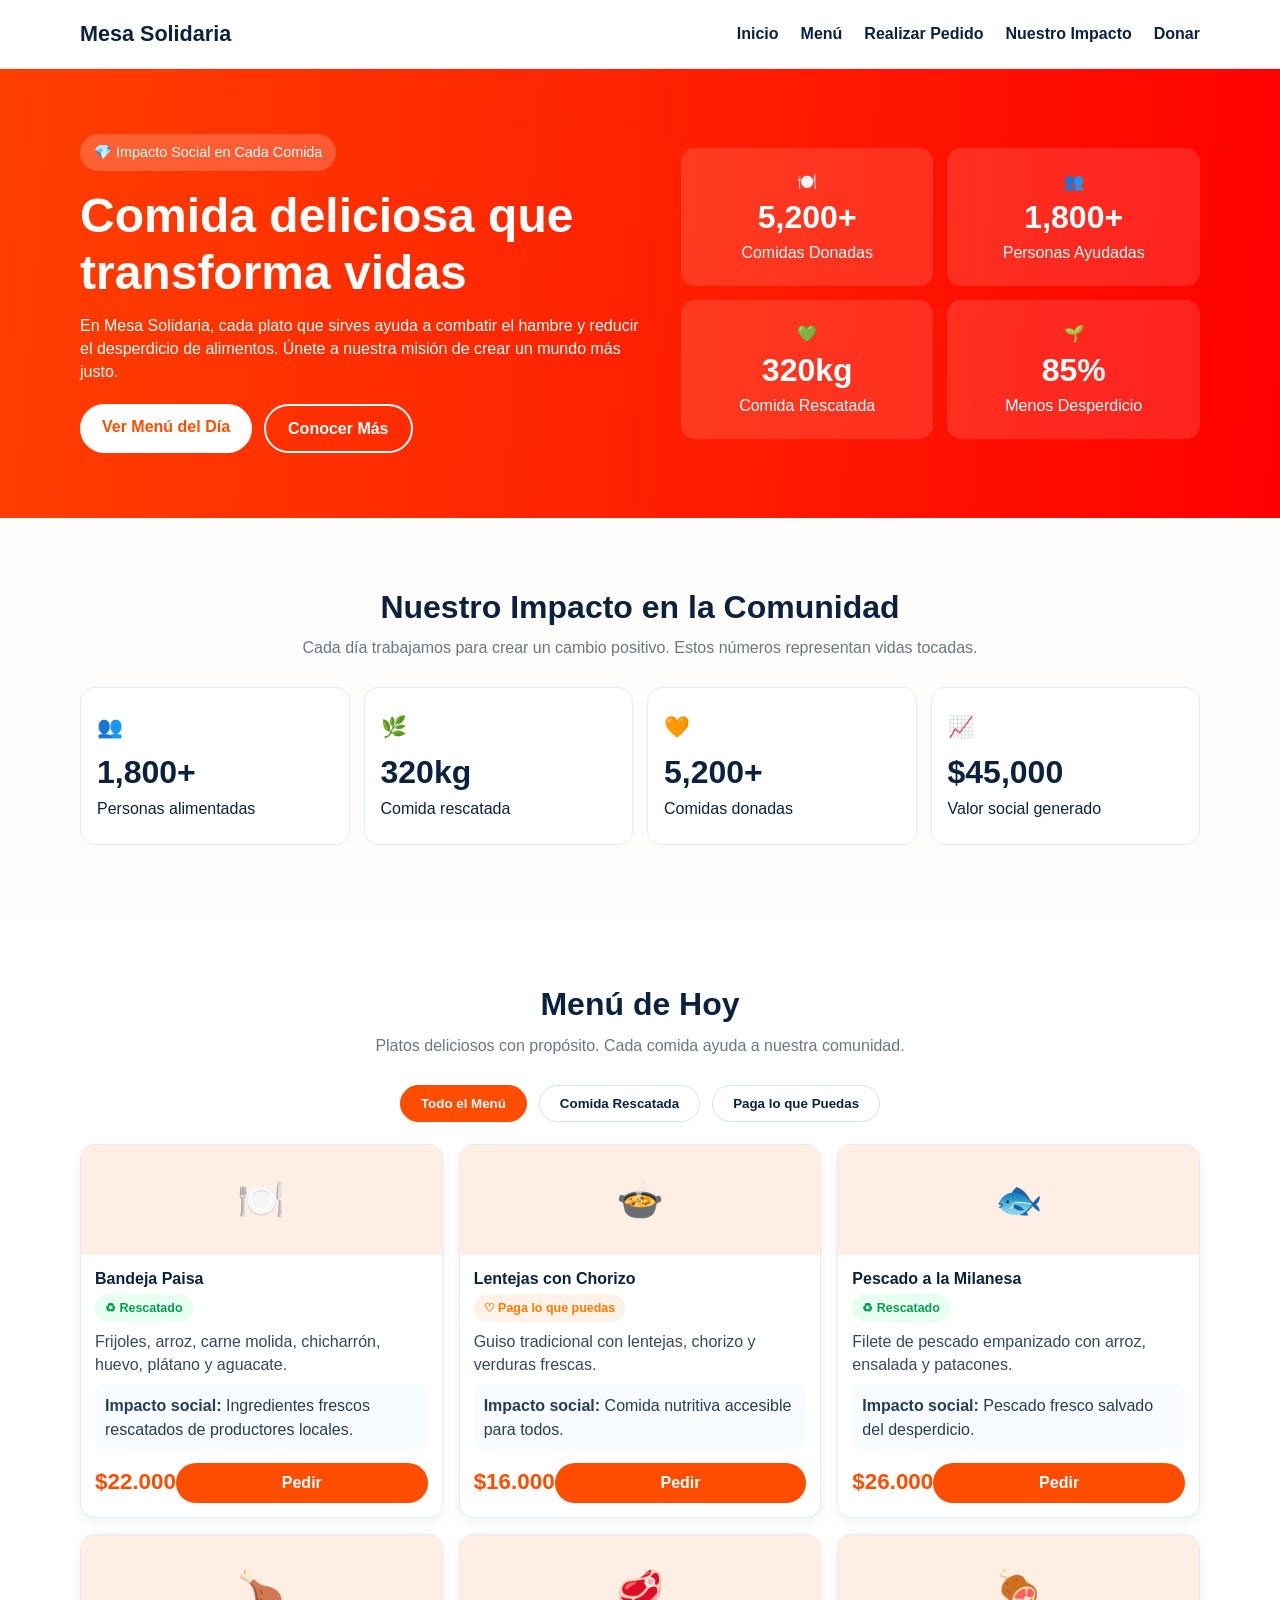
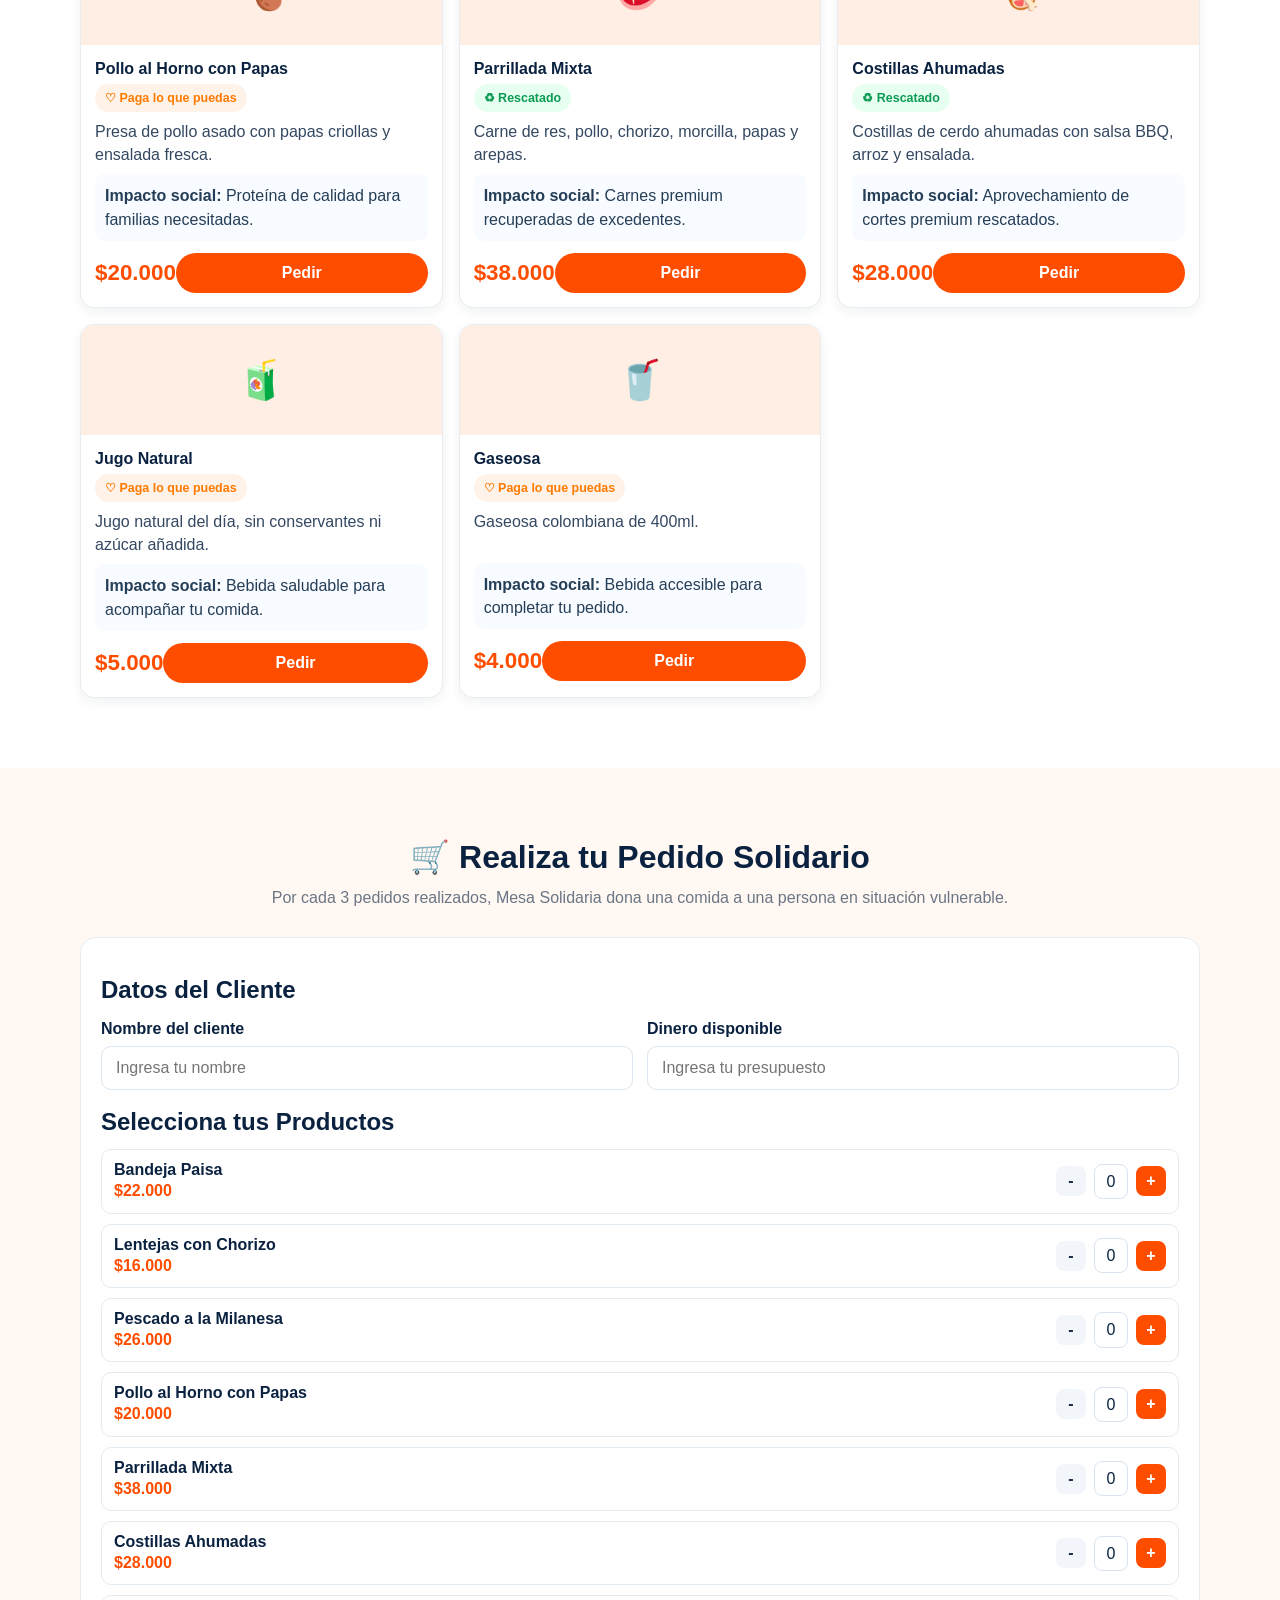
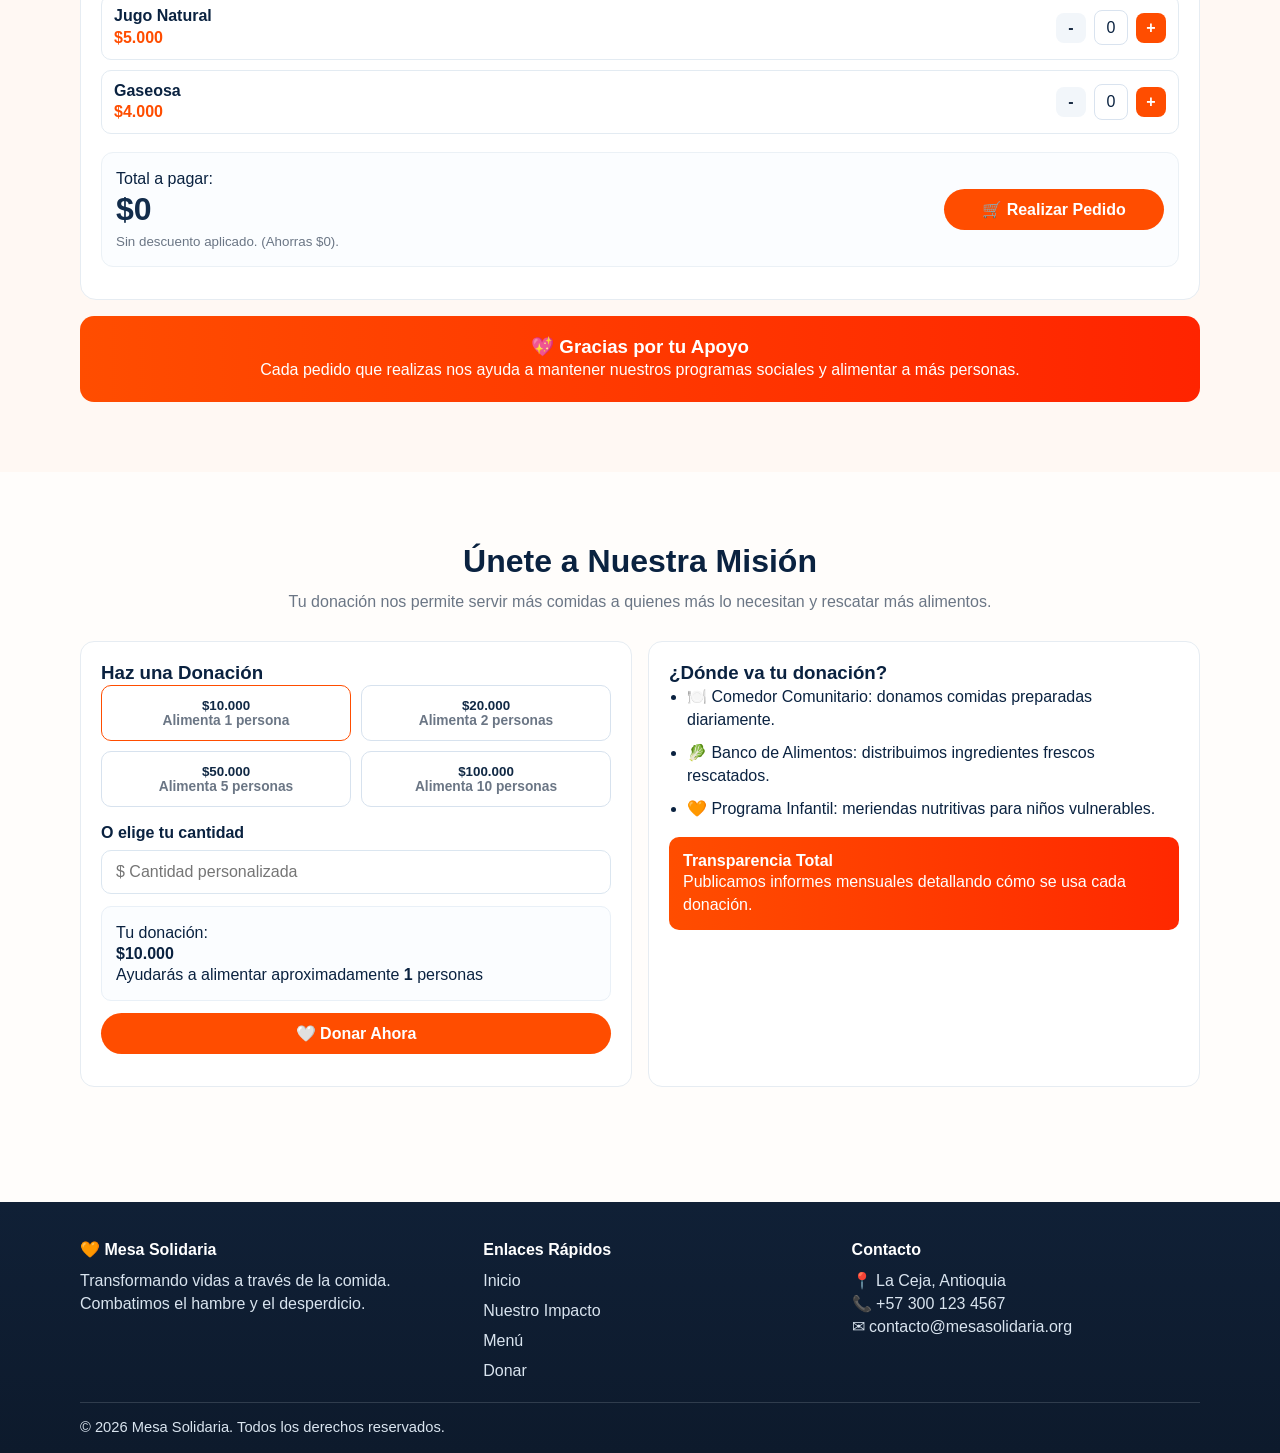
==== index.html @ 65885801 "sagalera" ====
<!DOCTYPE html>
<html lang="es">
<head>
  <meta charset="UTF-8" />
  <meta name="viewport" content="width=device-width, initial-scale=1.0" />
  <title>Mesa Solidaria | Restaurante con Impacto Social</title>
  <link rel="stylesheet" href="EstilosRestauranteSocial.css" />
</head>
<body>
  <header class="header">
    <div class="container nav">
      <div class="logo">Mesa Solidaria</div>
      <nav class="menu-nav">
        <a href="#inicio">Inicio</a>
        <a href="#menu">Menú</a>
        <a href="#pedido">Realizar Pedido</a>
        <a href="#impacto">Nuestro Impacto</a>
        <a href="#donar">Donar</a>
      </nav>
    </div>
  </header>

  <main>
    <section id="inicio" class="hero">
      <div class="container hero-grid">
        <article class="hero-info">
          <span class="pill">💎 Impacto Social en Cada Comida</span>
          <h1>Comida deliciosa que transforma vidas</h1>
          <p>
            En Mesa Solidaria, cada plato que sirves ayuda a combatir el hambre y reducir
            el desperdicio de alimentos. Únete a nuestra misión de crear un mundo más justo.
          </p>
          <div class="hero-buttons">
            <a href="#menu" class="btn btn-white">Ver Menú del Día</a>
            <a href="#impacto" class="btn btn-outline-white">Conocer Más</a>
          </div>
        </article>

        <div class="hero-stats">
          <article class="stat-card">🍽️<h3 id="heroComidas">5,200+</h3><p>Comidas Donadas</p></article>
          <article class="stat-card">👥<h3 id="heroPersonas">1,800+</h3><p>Personas Ayudadas</p></article>
          <article class="stat-card">💚<h3 id="heroRescate">320kg</h3><p>Comida Rescatada</p></article>
          <article class="stat-card">🌱<h3 id="heroDesperdicio">85%</h3><p>Menos Desperdicio</p></article>
        </div>
      </div>
    </section>

    <section id="impacto" class="impact section">
      <div class="container">
        <h2>Nuestro Impacto en la Comunidad</h2>
        <p class="section-subtitle">
          Cada día trabajamos para crear un cambio positivo. Estos números representan vidas tocadas.
        </p>

        <div class="impact-grid">
          <article class="impact-card"><span>👥</span><h3 id="impactPersonas">1,800+</h3><p>Personas alimentadas</p></article>
          <article class="impact-card"><span>🌿</span><h3 id="impactKg">320kg</h3><p>Comida rescatada</p></article>
          <article class="impact-card"><span>🧡</span><h3 id="impactComidas">5,200+</h3><p>Comidas donadas</p></article>
          <article class="impact-card"><span>📈</span><h3 id="impactValor">$45,000</h3><p>Valor social generado</p></article>
        </div>
      </div>
    </section>

    <section id="menu" class="section menu-section">
      <div class="container">
        <h2>Menú de Hoy</h2>
        <p class="section-subtitle">Platos deliciosos con propósito. Cada comida ayuda a nuestra comunidad.</p>

        <div class="filters">
          <button class="filter-btn active" data-filter="todos">Todo el Menú</button>
          <button class="filter-btn" data-filter="rescatada">Comida Rescatada</button>
          <button class="filter-btn" data-filter="paga">Paga lo que Puedas</button>
        </div>

        <div id="menuCards" class="menu-grid"></div>
      </div>
    </section>

    <section id="pedido" class="section order-section">
      <div class="container">
        <h2>🛒 Realiza tu Pedido Solidario</h2>
        <p class="section-subtitle">
          Por cada 3 pedidos realizados, Mesa Solidaria dona una comida a una persona en situación vulnerable.
        </p>

        <div class="order-box">
          <h3>Datos del Cliente</h3>
          <div class="inputs-grid">
            <div>
              <label for="nombreCliente">Nombre del cliente</label>
              <input id="nombreCliente" type="text" placeholder="Ingresa tu nombre" />
            </div>
            <div>
              <label for="presupuestoCliente">Dinero disponible</label>
              <input id="presupuestoCliente" type="number" min="0" placeholder="Ingresa tu presupuesto" />
            </div>
          </div>

          <h3>Selecciona tus Productos</h3>
          <div id="orderProducts" class="order-products"></div>

          <div class="total-box">
            <div>
              <p>Total a pagar:</p>
              <h4 id="totalPagar">$ 0</h4>
              <small id="resumenDescuento">Sin descuento aplicado.</small>
            </div>
            <button id="btnRealizarPedido" class="btn btn-primary">🛒 Realizar Pedido</button>
          </div>

          <p id="mensajePedido" class="message"></p>
        </div>

        <div class="thanks-box">
          <h3>💖 Gracias por tu Apoyo</h3>
          <p>
            Cada pedido que realizas nos ayuda a mantener nuestros programas sociales y alimentar a más personas.
          </p>
        </div>
      </div>
    </section>

    <section id="donar" class="section donate-section">
      <div class="container">
        <h2>Únete a Nuestra Misión</h2>
        <p class="section-subtitle">
          Tu donación nos permite servir más comidas a quienes más lo necesitan y rescatar más alimentos.
        </p>

        <div class="donate-grid">
          <article class="donation-card">
            <h3>Haz una Donación</h3>

            <div class="amount-grid">
              <button class="donation-amount active" data-amount="10000">$10.000 <span>Alimenta 1 persona</span></button>
              <button class="donation-amount" data-amount="20000">$20.000 <span>Alimenta 2 personas</span></button>
              <button class="donation-amount" data-amount="50000">$50.000 <span>Alimenta 5 personas</span></button>
              <button class="donation-amount" data-amount="100000">$100.000 <span>Alimenta 10 personas</span></button>
            </div>

            <label for="customDonation">O elige tu cantidad</label>
            <input id="customDonation" type="number" min="0" placeholder="$ Cantidad personalizada" />

            <div class="donation-summary">
              <div>
                <p>Tu donación:</p>
                <h4 id="donationValue">$10.000</h4>
              </div>
              <p>Ayudarás a alimentar aproximadamente <strong id="peopleHelped">1</strong> personas</p>
            </div>

            <button id="btnDonar" class="btn btn-primary">🤍 Donar Ahora</button>
            <p id="mensajeDonacion" class="message"></p>
          </article>

          <article class="transparency-card">
            <h3>¿Dónde va tu donación?</h3>
            <ul>
              <li>🍽️ Comedor Comunitario: donamos comidas preparadas diariamente.</li>
              <li>🥬 Banco de Alimentos: distribuimos ingredientes frescos rescatados.</li>
              <li>🧡 Programa Infantil: meriendas nutritivas para niños vulnerables.</li>
            </ul>
            <div class="highlight-box">
              <h4>Transparencia Total</h4>
              <p>Publicamos informes mensuales detallando cómo se usa cada donación.</p>
            </div>
          </article>
        </div>
      </div>
    </section>
  </main>

  <footer class="footer">
    <div class="container footer-grid">
      <div>
        <h4>🧡 Mesa Solidaria</h4>
        <p>Transformando vidas a través de la comida. Combatimos el hambre y el desperdicio.</p>
      </div>
      <div>
        <h4>Enlaces Rápidos</h4>
        <ul>
          <li><a href="#inicio">Inicio</a></li>
          <li><a href="#impacto">Nuestro Impacto</a></li>
          <li><a href="#menu">Menú</a></li>
          <li><a href="#donar">Donar</a></li>
        </ul>
      </div>
      <div>
        <h4>Contacto</h4>
        <p>📍 La Ceja, Antioquia</p>
        <p>📞 +57 300 123 4567</p>
        <p>✉ contacto@mesasolidaria.org</p>
      </div>
    </div>
    <div class="container footer-bottom">
      <p>© 2026 Mesa Solidaria. Todos los derechos reservados.</p>
    </div>
  </footer>

  <script src="FuncionalidadPagina.js"></script>
</body>
</html>
---- EstilosRestauranteSocial.css ----
* {
  box-sizing: border-box;
  margin: 0;
  padding: 0;
}

:root {
  --primary: #ff4d00;
  --primary-dark: #e64500;
  --bg-soft: #fff8f3;
  --text: #0a2240;
  --muted: #6b7685;
  --white: #ffffff;
  --border: #e6ecf2;
  --footer: #0e1b2b;
}

body {
  font-family: "Segoe UI", Tahoma, Geneva, Verdana, sans-serif;
  color: var(--text);
  background: #fffdfb;
  line-height: 1.45;
}

.container {
  width: min(1120px, 92%);
  margin: 0 auto;
}

.section {
  padding: 70px 0;
}

h1, h2, h3, h4 {
  line-height: 1.2;
}

h2 {
  font-size: 2rem;
  text-align: center;
  margin-bottom: 10px;
}

.section-subtitle {
  text-align: center;
  color: var(--muted);
  margin-bottom: 28px;
}

.header {
  background: var(--white);
  border-bottom: 1px solid var(--border);
  position: sticky;
  top: 0;
  z-index: 50;
}

.nav {
  display: flex;
  justify-content: space-between;
  align-items: center;
  min-height: 68px;
}

.logo {
  font-size: 1.35rem;
  font-weight: 800;
}

.menu-nav {
  display: flex;
  gap: 22px;
  flex-wrap: wrap;
}

.menu-nav a {
  text-decoration: none;
  color: var(--text);
  font-weight: 600;
}

.menu-nav a:hover {
  color: var(--primary);
}

.hero {
  background: linear-gradient(95deg, #ff3f00 0%, #ff2800 40%, #ff0000 100%);
  color: var(--white);
  padding: 65px 0;
}

.hero-grid {
  display: grid;
  grid-template-columns: 1.1fr 1fr;
  gap: 30px;
  align-items: center;
}

.pill {
  display: inline-block;
  background: rgba(255, 255, 255, 0.2);
  border-radius: 999px;
  padding: 8px 14px;
  font-size: 0.9rem;
  margin-bottom: 16px;
}

.hero-info h1 {
  font-size: 3rem;
  margin-bottom: 12px;
}

.hero-info p {
  max-width: 580px;
  margin-bottom: 20px;
}

.hero-buttons {
  display: flex;
  gap: 12px;
  flex-wrap: wrap;
}

.btn {
  border: none;
  border-radius: 999px;
  padding: 11px 22px;
  font-weight: 700;
  text-decoration: none;
  cursor: pointer;
  transition: 0.2s ease;
}

.btn-primary {
  background: var(--primary);
  color: var(--white);
  width: 100%;
  font-size: 1rem;
}

.btn-primary:hover {
  background: var(--primary-dark);
}

.btn-white {
  background: var(--white);
  color: var(--primary);
}

.btn-outline-white {
  border: 2px solid var(--white);
  color: var(--white);
  background: transparent;
}

.btn:hover {
  transform: translateY(-2px);
}

.hero-stats {
  display: grid;
  grid-template-columns: repeat(2, 1fr);
  gap: 14px;
}

.stat-card {
  background: rgba(255, 255, 255, 0.12);
  border-radius: 14px;
  padding: 22px 14px;
  text-align: center;
}

.stat-card h3 {
  font-size: 2rem;
  margin: 5px 0;
}

.impact-grid {
  display: grid;
  grid-template-columns: repeat(4, 1fr);
  gap: 14px;
}

.impact-card {
  border: 1px solid var(--border);
  border-radius: 14px;
  padding: 24px 16px;
  background: var(--white);
}

.impact-card span {
  font-size: 1.3rem;
}

.impact-card h3 {
  margin: 10px 0 6px;
  font-size: 2rem;
}

.menu-section {
  background: #fff;
}

.filters {
  display: flex;
  justify-content: center;
  gap: 12px;
  margin-bottom: 22px;
  flex-wrap: wrap;
}

.filter-btn {
  border: 1px solid #d7e2ee;
  background: #fff;
  color: var(--text);
  border-radius: 999px;
  padding: 10px 20px;
  cursor: pointer;
  font-weight: 700;
}

.filter-btn.active {
  background: var(--primary);
  color: var(--white);
  border-color: var(--primary);
}

.menu-grid {
  display: grid;
  grid-template-columns: repeat(3, 1fr);
  gap: 16px;
}

.menu-card {
  border: 1px solid var(--border);
  border-radius: 14px;
  overflow: hidden;
  background: var(--white);
  box-shadow: 0 4px 12px rgba(20, 36, 52, 0.06);
  animation: fadeIn 0.35s ease;
}

.menu-card-top {
  min-height: 110px;
  background: #ffeee3;
  display: flex;
  justify-content: center;
  align-items: center;
  font-size: 2.4rem;
}

.menu-card-body {
  padding: 14px;
}

.menu-card h4 {
  margin-bottom: 6px;
}

.badge {
  display: inline-block;
  border-radius: 999px;
  font-size: 0.78rem;
  padding: 5px 10px;
  font-weight: 700;
  margin-bottom: 8px;
}

.badge.rescatada {
  background: #e7fff1;
  color: #0b9b54;
}

.badge.paga {
  background: #fff2e8;
  color: #ff7a00;
}

.desc {
  color: #344861;
  min-height: 45px;
}

.impact-text {
  margin-top: 8px;
  border-radius: 9px;
  background: #f8fbff;
  padding: 10px;
  color: #253e57;
}

.price-row {
  margin-top: 12px;
  display: flex;
  justify-content: space-between;
  align-items: center;
}

.price-row strong {
  color: var(--primary);
  font-size: 1.4rem;
}

.order-section {
  background: var(--bg-soft);
}

.order-box {
  background: #fff;
  border: 1px solid var(--border);
  border-radius: 16px;
  padding: 20px;
}

.order-box h3 {
  margin: 18px 0 12px;
  font-size: 1.5rem;
}

.inputs-grid {
  display: grid;
  grid-template-columns: 1fr 1fr;
  gap: 14px;
}

label {
  display: block;
  margin-bottom: 6px;
  font-weight: 700;
}

input {
  width: 100%;
  border: 1px solid #dbe6f0;
  border-radius: 10px;
  padding: 12px 14px;
  font-size: 1rem;
  outline: none;
}

input:focus {
  border-color: var(--primary);
}

.order-products {
  display: grid;
  gap: 10px;
}

.order-item {
  border: 1px solid #e3ebf2;
  border-radius: 10px;
  padding: 10px 12px;
  display: flex;
  justify-content: space-between;
  align-items: center;
  gap: 12px;
}

.order-item strong {
  color: var(--primary);
}

.counter {
  display: flex;
  align-items: center;
  gap: 8px;
}

.counter button {
  width: 30px;
  height: 30px;
  border-radius: 8px;
  border: none;
  cursor: pointer;
  font-size: 1rem;
  font-weight: 900;
}

.btn-less {
  background: #f2f6fa;
  color: #1b2c44;
}

.btn-more {
  background: var(--primary);
  color: #fff;
}

.count {
  width: 34px;
  text-align: center;
  border: 1px solid #d9e3ef;
  border-radius: 8px;
  padding: 5px;
}

.total-box {
  margin-top: 18px;
  border-radius: 12px;
  background: #fbfdff;
  border: 1px solid #ebf1f6;
  padding: 14px;
  display: grid;
  grid-template-columns: 1fr 220px;
  gap: 12px;
  align-items: center;
}

#totalPagar {
  font-size: 2rem;
  color: #122c4b;
}

#resumenDescuento {
  color: var(--muted);
}

.message {
  margin-top: 12px;
  font-weight: 700;
}

.message.ok {
  color: #0a8f4b;
}

.message.error {
  color: #d90b37;
}

.thanks-box {
  margin-top: 16px;
  background: linear-gradient(90deg, #ff4d00, #ff2400);
  color: #fff;
  border-radius: 14px;
  padding: 20px;
  text-align: center;
}

.donate-grid {
  display: grid;
  grid-template-columns: 1fr 1fr;
  gap: 16px;
}

.donation-card,
.transparency-card {
  background: #fff;
  border: 1px solid var(--border);
  border-radius: 14px;
  padding: 20px;
}

.amount-grid {
  display: grid;
  grid-template-columns: 1fr 1fr;
  gap: 10px;
  margin-bottom: 14px;
}

.donation-amount {
  border: 1px solid #d7e2ee;
  border-radius: 10px;
  background: #fff;
  padding: 12px;
  text-align: center;
  cursor: pointer;
  font-weight: 900;
  color: #102844;
}

.donation-amount span {
  display: block;
  font-size: 0.86rem;
  color: var(--muted);
  font-weight: 600;
}

.donation-amount.active {
  border-color: var(--primary);
}

.donation-summary {
  border: 1px solid #e9f0f7;
  border-radius: 10px;
  margin: 12px 0;
  padding: 14px;
  background: #fbfdff;
}

.highlight-box {
  margin-top: 16px;
  border-radius: 10px;
  background: linear-gradient(90deg, #ff4d00, #ff2800);
  color: #fff;
  padding: 14px;
}

.transparency-card ul {
  padding-left: 18px;
  display: grid;
  gap: 10px;
}

.footer {
  margin-top: 45px;
  background: linear-gradient(180deg, #102036, #0d1a2c);
  color: #d9e4ef;
  padding-top: 38px;
}

.footer-grid {
  display: grid;
  grid-template-columns: 1.1fr 1fr 1fr;
  gap: 20px;
}

.footer h4 {
  color: #fff;
  margin-bottom: 9px;
}

.footer a {
  color: #d9e4ef;
  text-decoration: none;
}

.footer ul {
  list-style: none;
  display: grid;
  gap: 7px;
}

.footer-bottom {
  border-top: 1px solid rgba(240, 245, 250, 0.15);
  margin-top: 20px;
  padding: 14px 0;
  font-size: 0.92rem;
}

@keyframes fadeIn {
  from {
    opacity: 0;
    transform: translateY(7px);
  }
  to {
    opacity: 1;
    transform: translateY(0);
  }
}

@media (max-width: 1020px) {
  .hero-grid,
  .donate-grid {
    grid-template-columns: 1fr;
  }

  .menu-grid {
    grid-template-columns: repeat(2, 1fr);
  }

  .impact-grid {
    grid-template-columns: repeat(2, 1fr);
  }

  .footer-grid {
    grid-template-columns: 1fr 1fr;
  }
}

@media (max-width: 700px) {
  .hero-info h1 {
    font-size: 2.1rem;
  }

  .menu-grid {
    grid-template-columns: 1fr;
  }

  .inputs-grid,
  .total-box,
  .amount-grid,
  .footer-grid {
    grid-template-columns: 1fr;
  }

  .menu-nav {
    gap: 12px;
  }

  .nav {
    flex-direction: column;
    justify-content: center;
    gap: 8px;
    padding: 8px 0;
  }
}
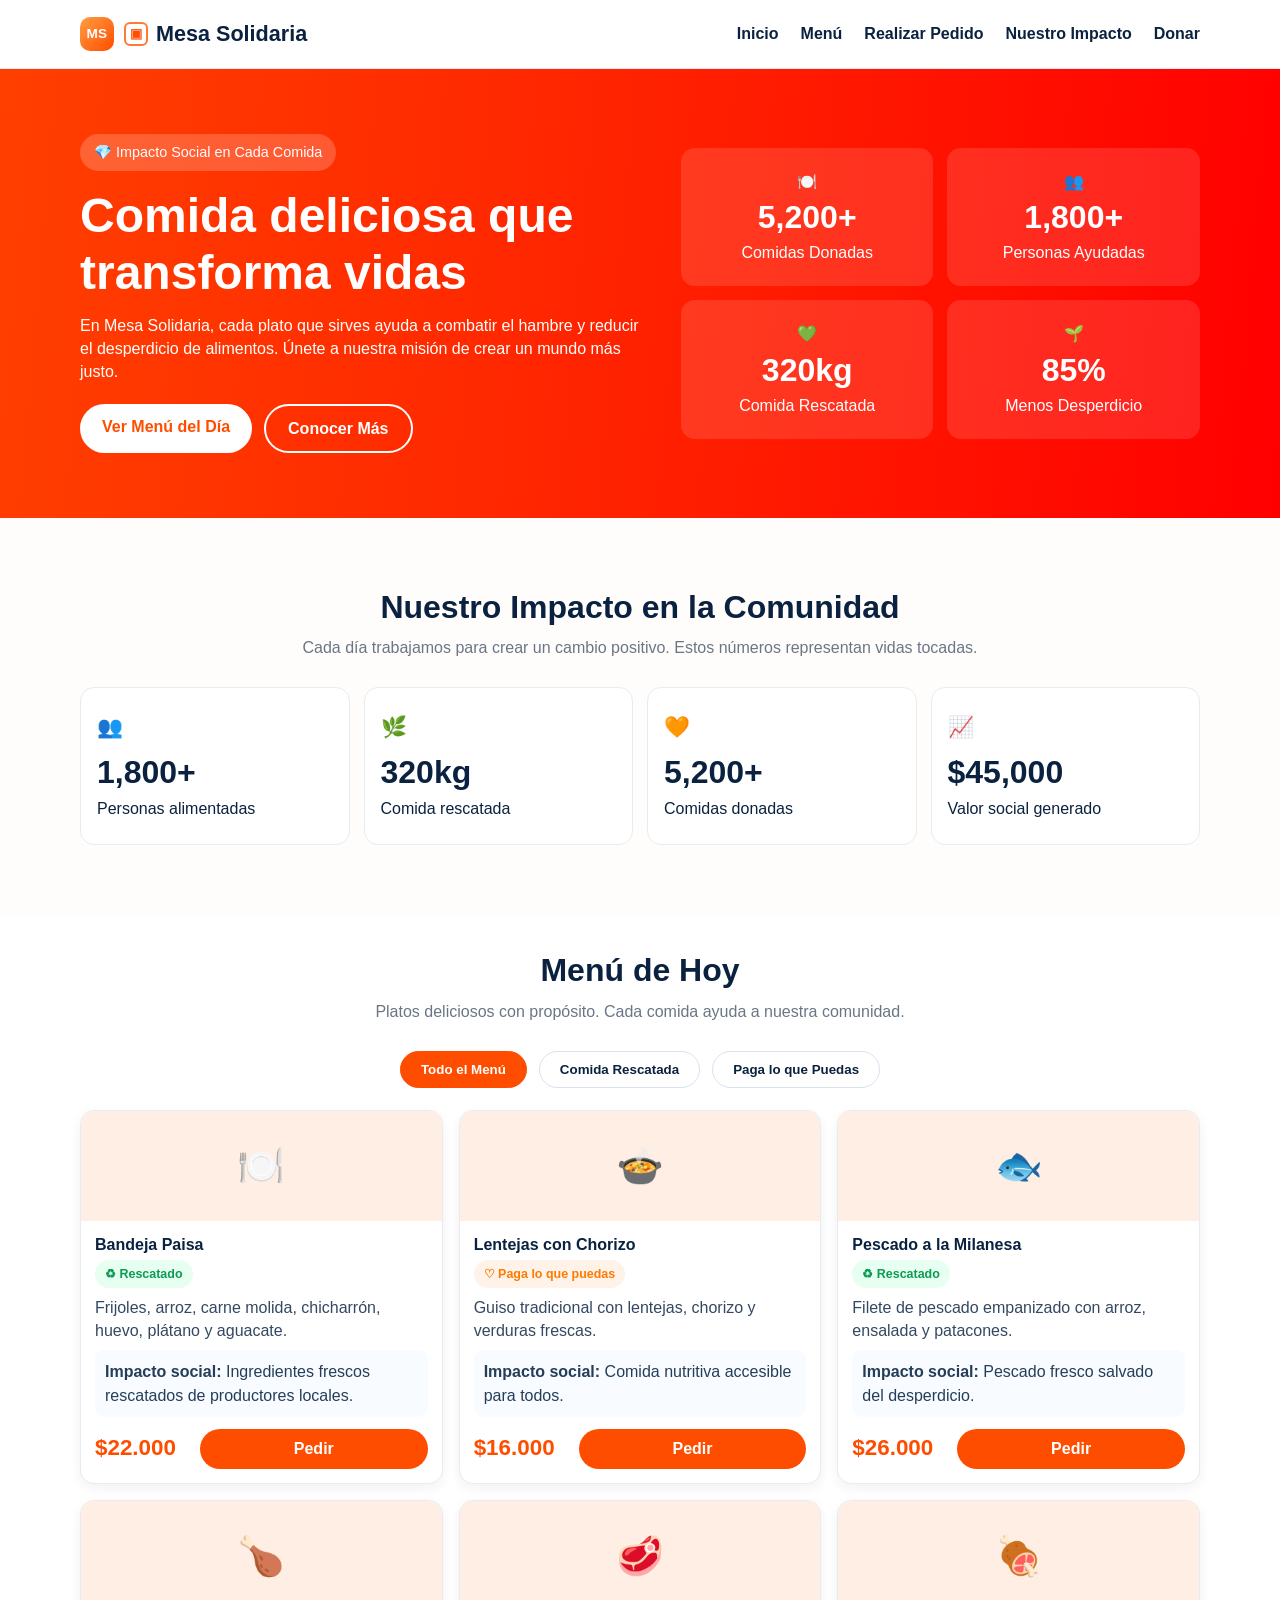
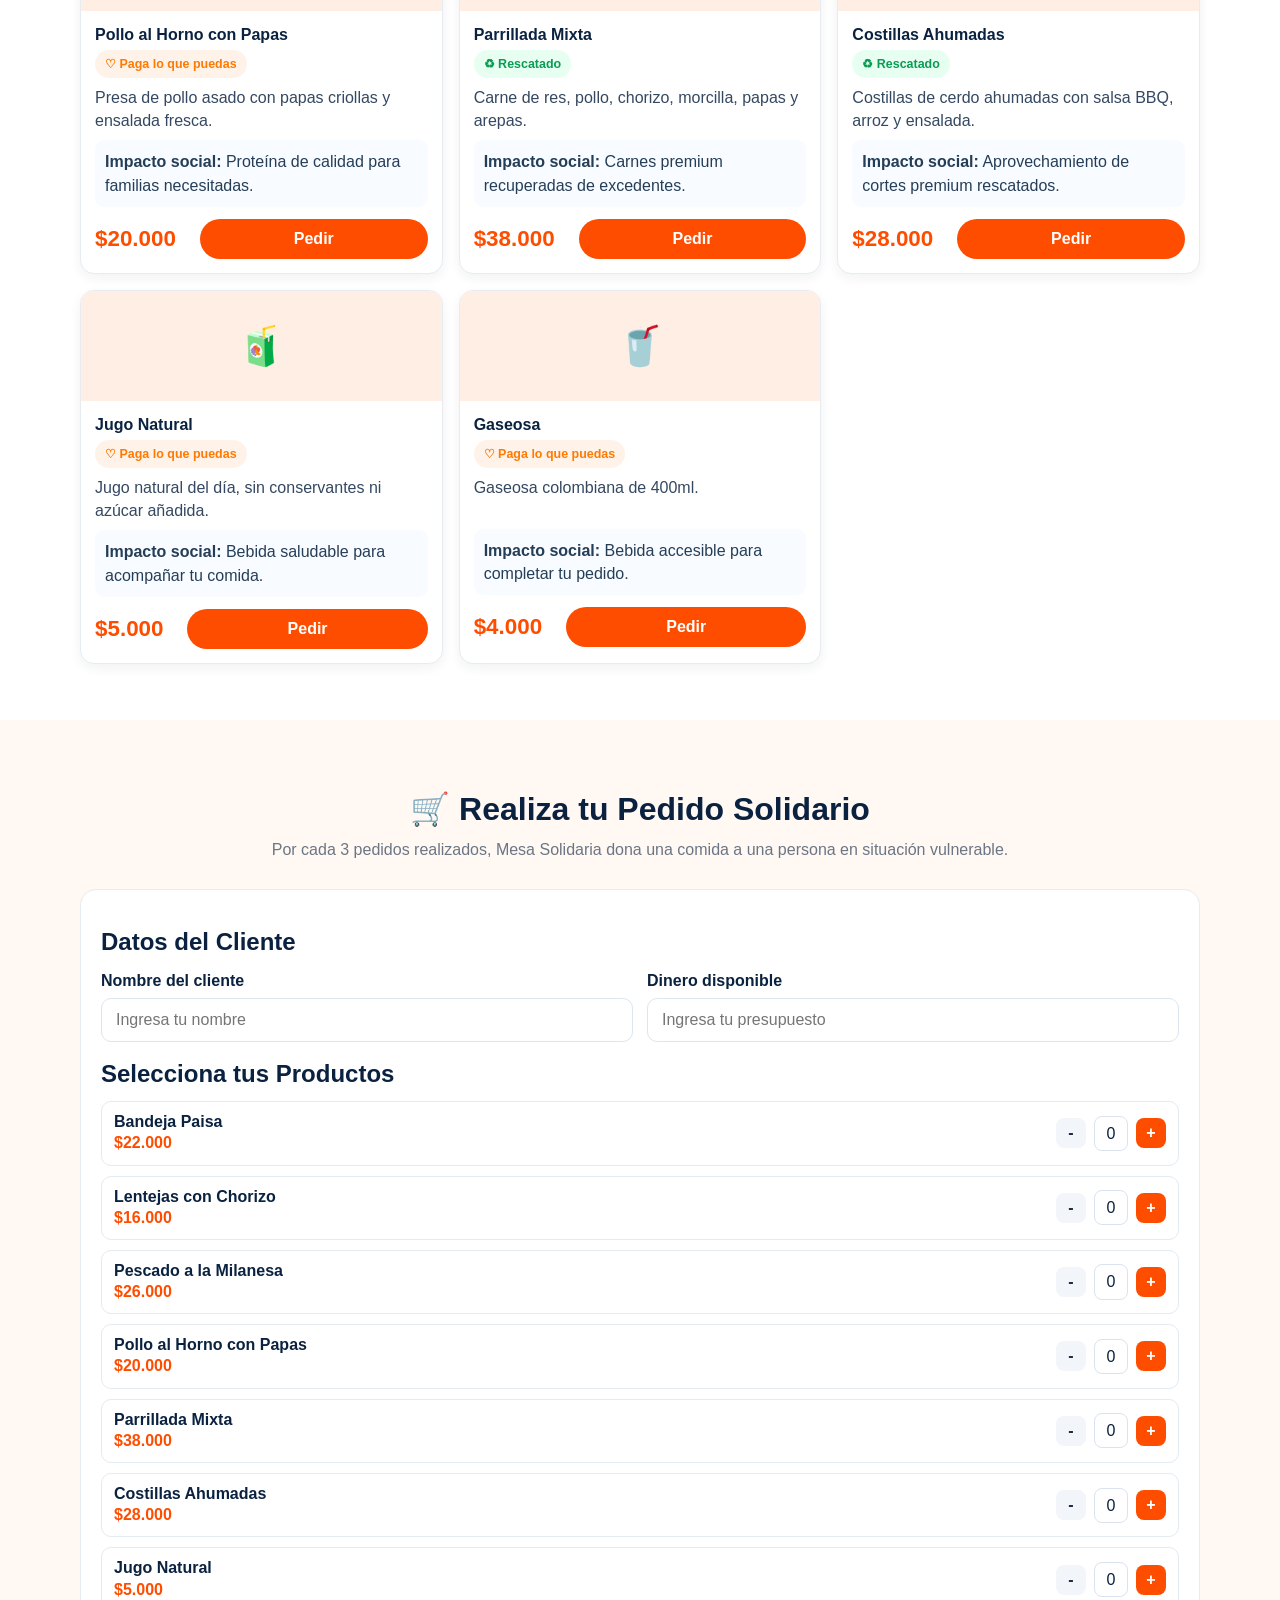
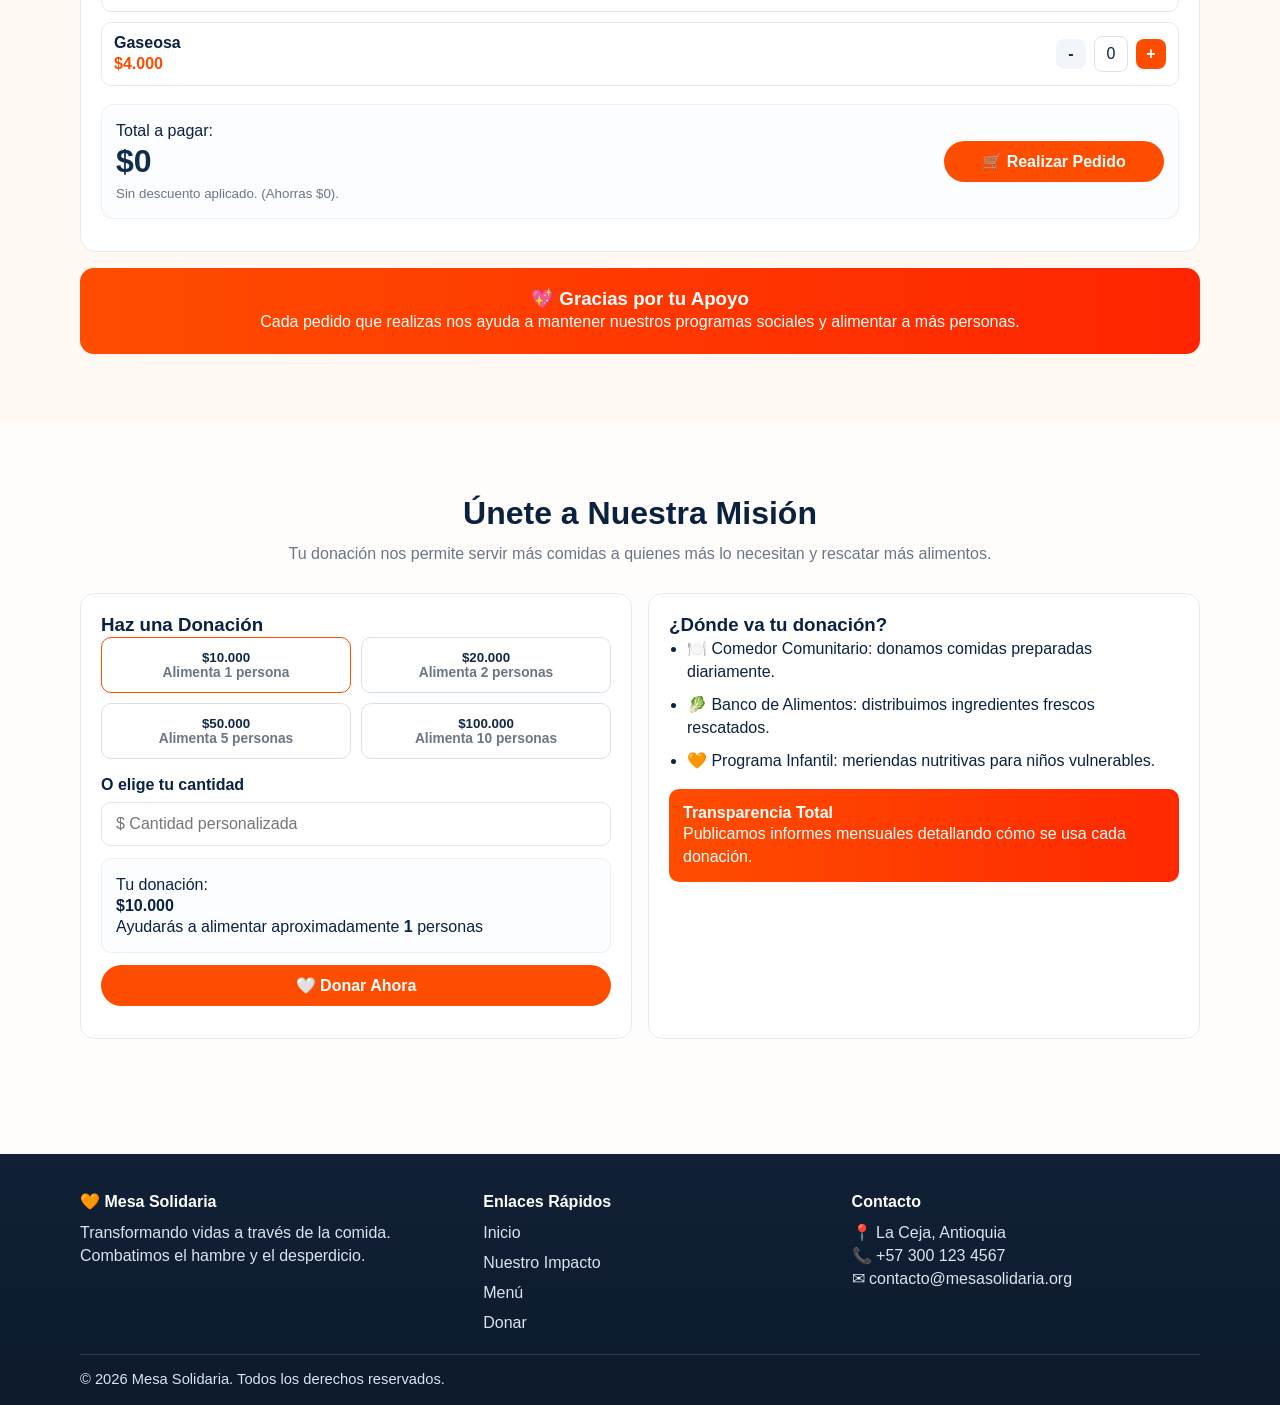
==== commit 6aaca36a: "CommitHecho" ====
--- a/index.html
+++ b/index.html
@@ -9,7 +9,13 @@
 <body>
   <header class="header">
     <div class="container nav">
-      <div class="logo">Mesa Solidaria</div>
+      <div class="brand-wrap">
+        <div class="top-brand-icon" aria-hidden="true">MS</div>
+        <div class="logo">
+          <span class="logo-icon" aria-hidden="true">▣</span>
+          <span>Mesa Solidaria</span>
+        </div>
+      </div>
       <nav class="menu-nav">
         <a href="#inicio">Inicio</a>
         <a href="#menu">Menú</a>
--- a/EstilosRestauranteSocial.css
+++ b/EstilosRestauranteSocial.css
@@ -62,9 +62,43 @@
   min-height: 68px;
 }
 
+.brand-wrap {
+  display: flex;
+  align-items: center;
+  gap: 10px;
+}
+
+.top-brand-icon {
+  width: 34px;
+  height: 34px;
+  border-radius: 10px;
+  background: linear-gradient(135deg, #ff9f43, #ff4d00);
+  color: #fff;
+  display: grid;
+  place-items: center;
+  font-size: 0.85rem;
+  font-weight: 800;
+  letter-spacing: 0.3px;
+}
+
 .logo {
   font-size: 1.35rem;
   font-weight: 800;
+  display: flex;
+  align-items: center;
+  gap: 8px;
+}
+
+.logo-icon {
+  width: 24px;
+  height: 24px;
+  border-radius: 6px;
+  border: 2px solid #ff7a33;
+  color: #ff4d00;
+  display: inline-grid;
+  place-items: center;
+  font-size: 0.8rem;
+  font-weight: 900;
 }
 
 .menu-nav {
@@ -199,6 +233,7 @@
 
 .menu-section {
   background: #fff;
+  padding: 36px 0 56px;
 }
 
 .filters {
@@ -294,11 +329,18 @@
   display: flex;
   justify-content: space-between;
   align-items: center;
+  gap: 16px;
 }
 
 .price-row strong {
   color: var(--primary);
   font-size: 1.4rem;
+  white-space: nowrap;
+}
+
+.price-row .btn {
+  margin-left: 8px;
+  min-width: 120px;
 }
 
 .order-section {
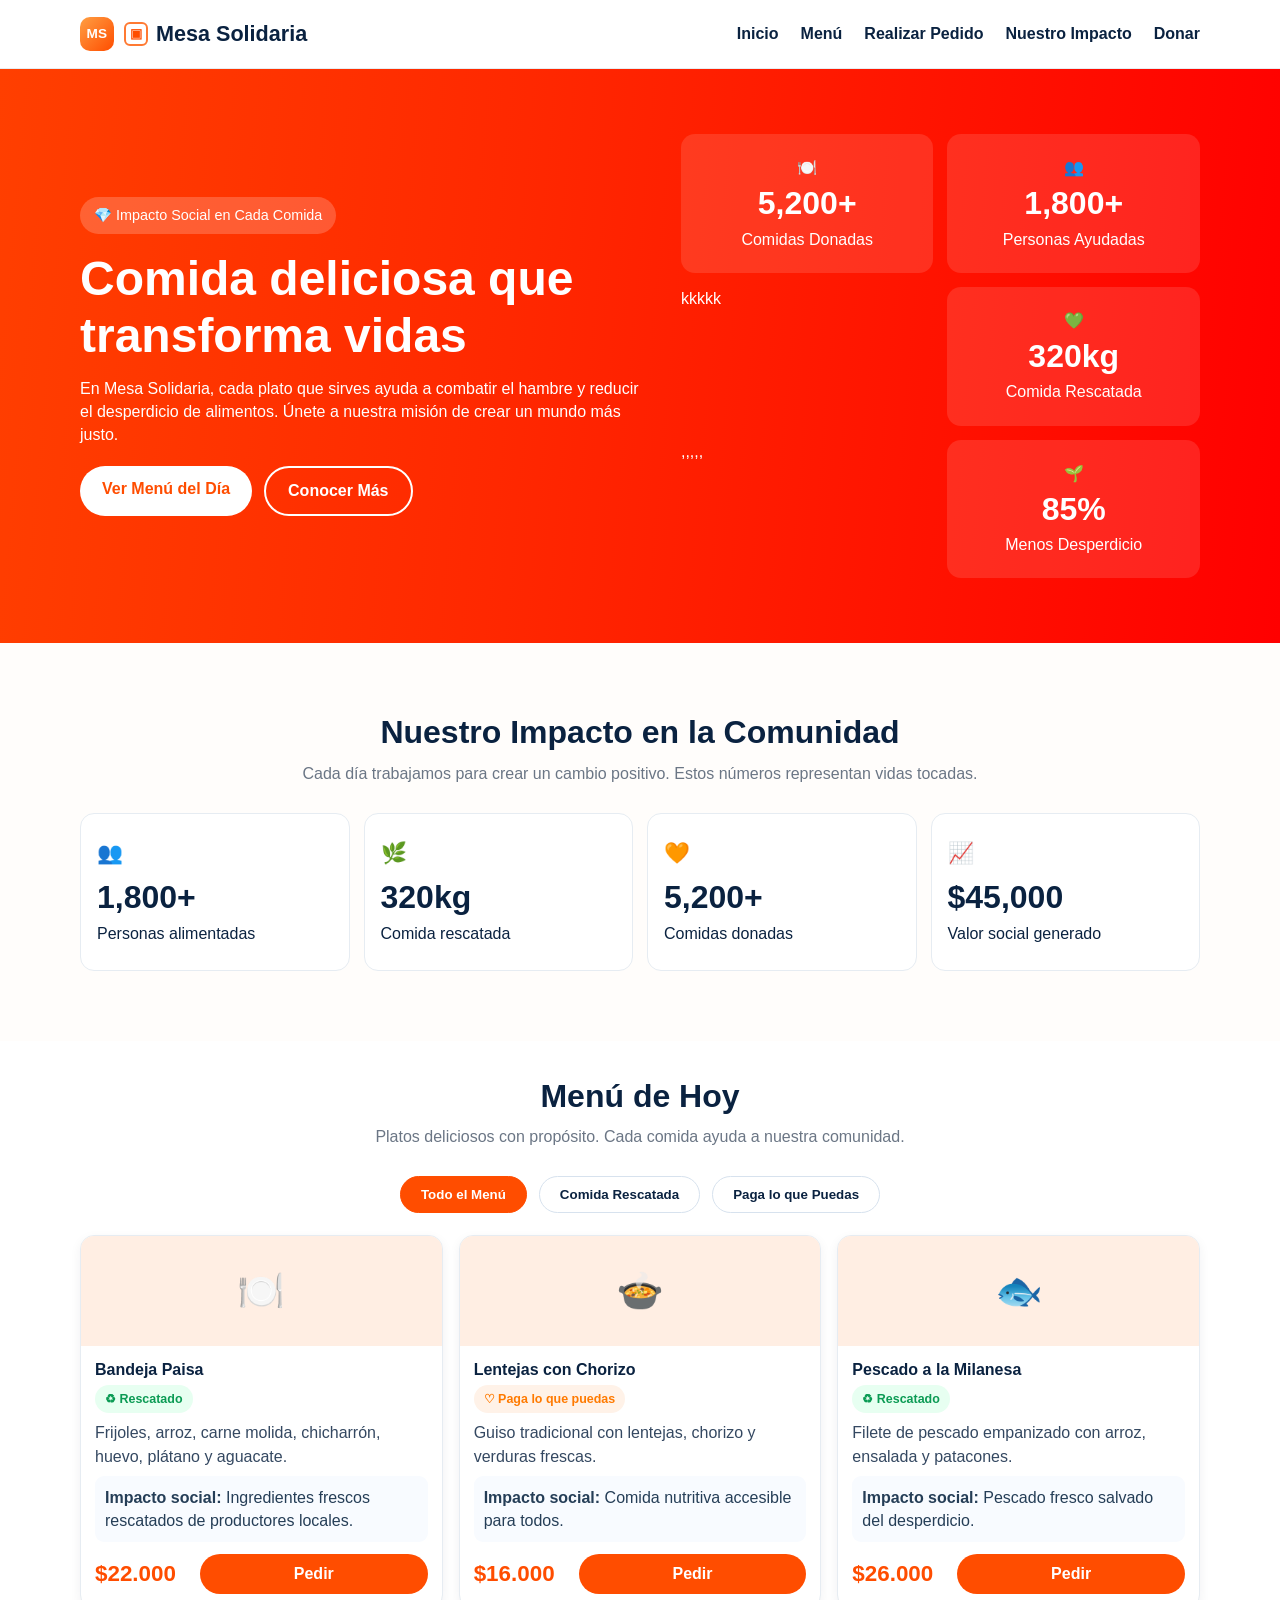
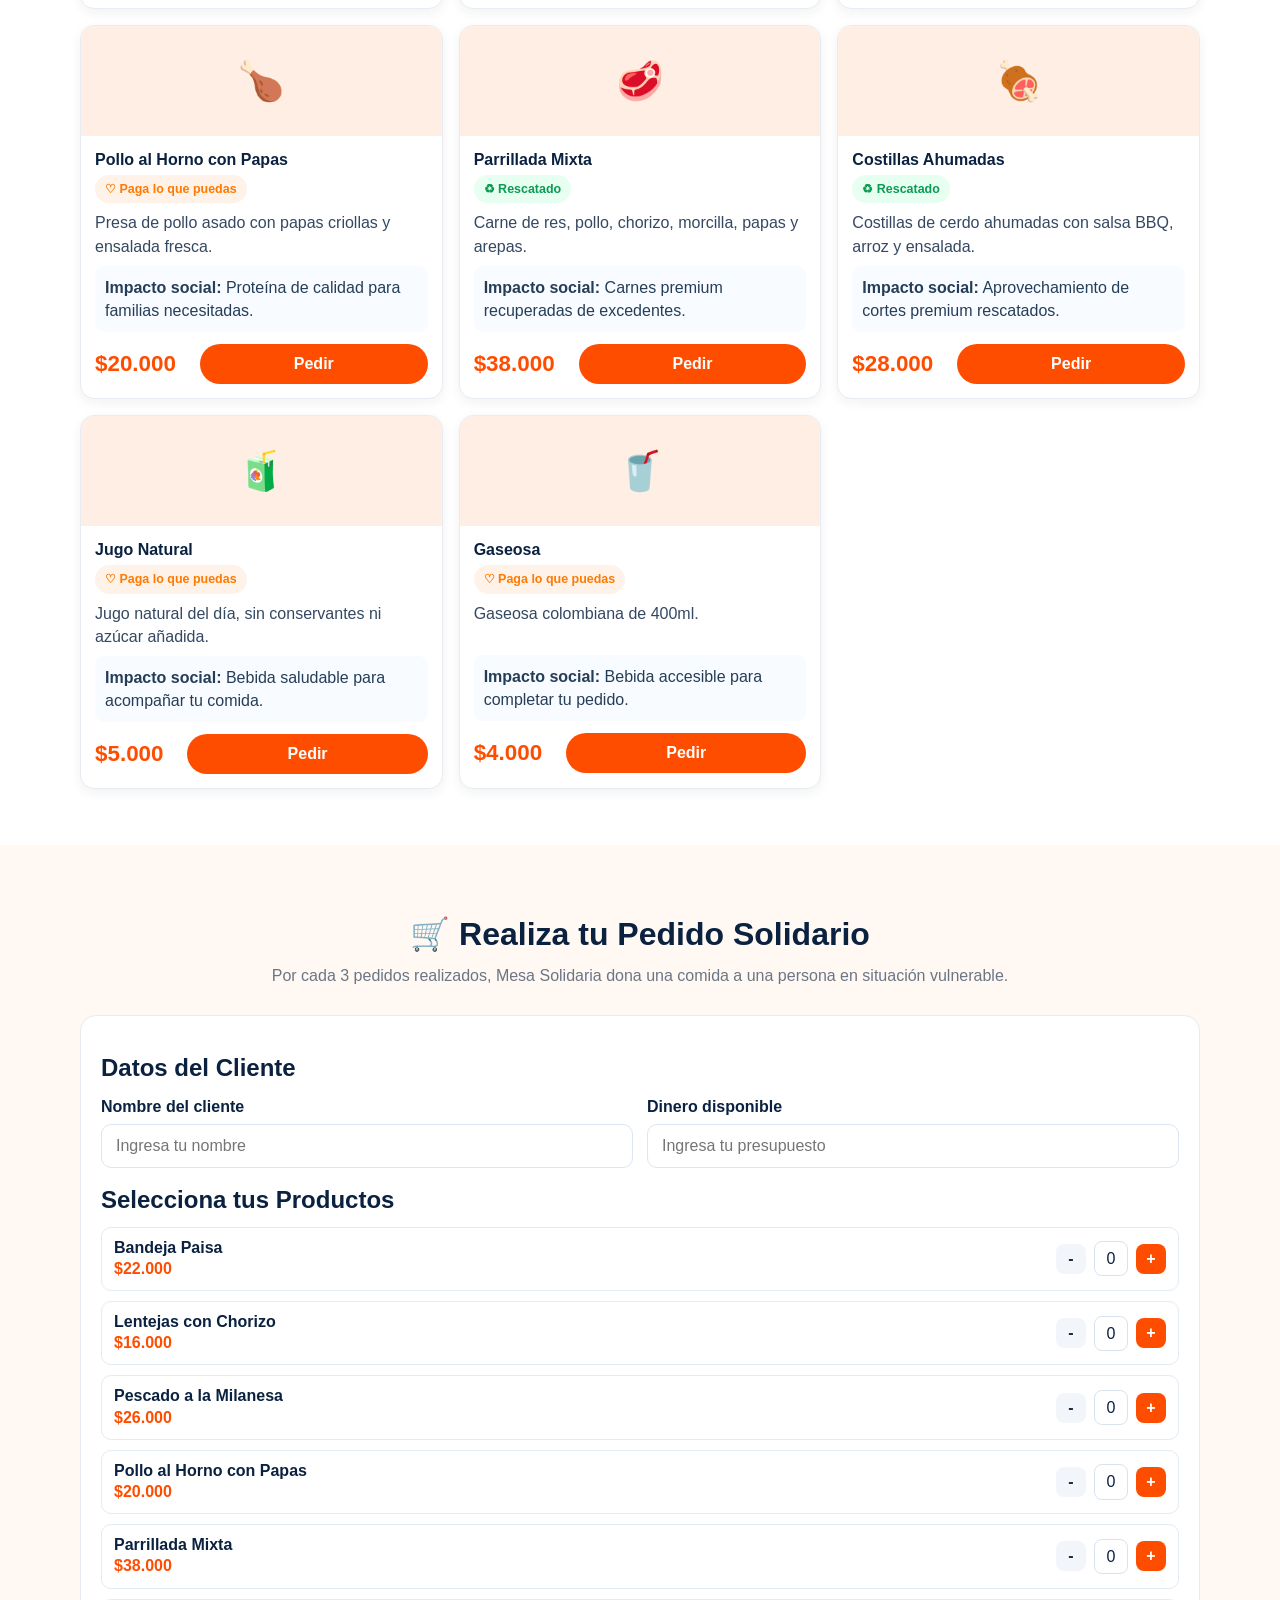
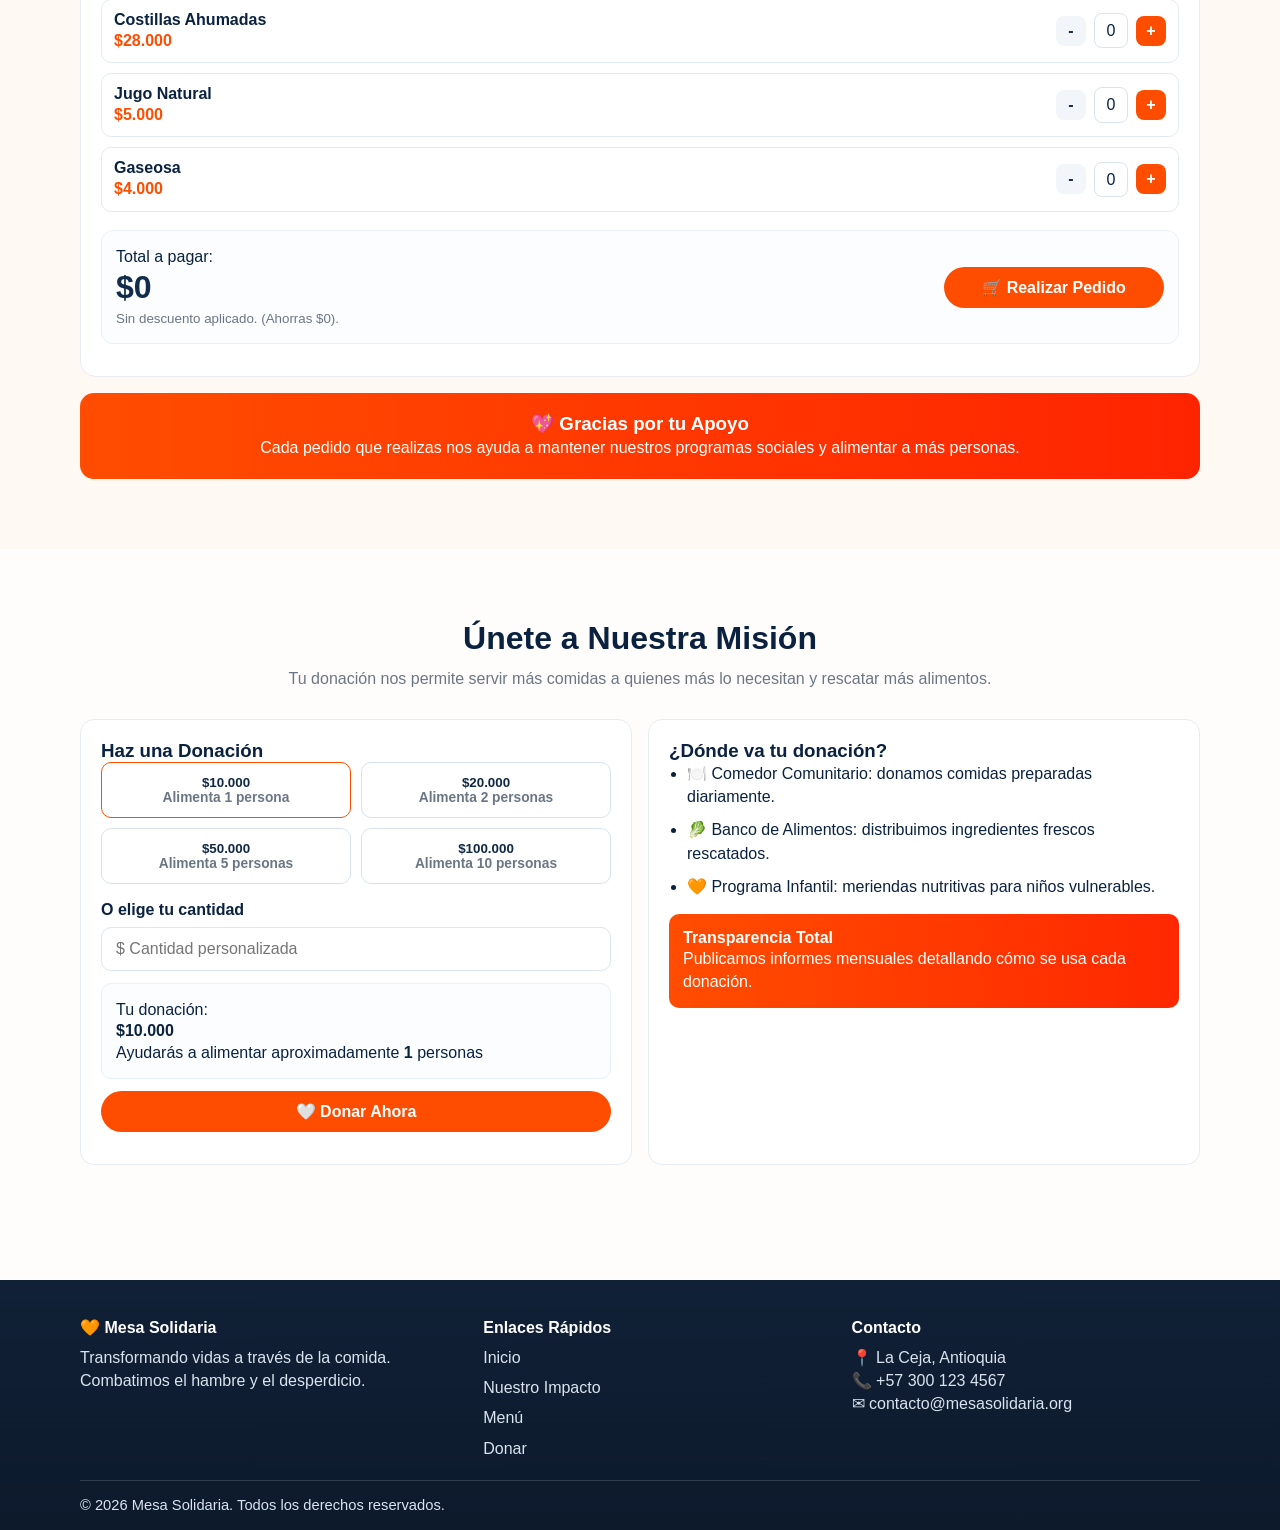
==== commit 2460aa69: "uno" ====
--- a/index.html
+++ b/index.html
@@ -4,6 +4,7 @@
   <meta charset="UTF-8" />
   <meta name="viewport" content="width=device-width, initial-scale=1.0" />
   <title>Mesa Solidaria | Restaurante con Impacto Social</title>
+  <link rel="icon" type="image/svg+xml" href="data:image/svg+xml,%3Csvg xmlns='http://www.w3.org/2000/svg' viewBox='0 0 64 64'%3E%3Cdefs%3E%3ClinearGradient id='g1' x1='0' y1='0' x2='1' y2='1'%3E%3Cstop offset='0%25' stop-color='%23ff9f43'/%3E%3Cstop offset='100%25' stop-color='%23ff4d00'/%3E%3C/linearGradient%3E%3C/defs%3E%3Crect x='4' y='4' width='56' height='56' rx='14' fill='url(%23g1)'/%3E%3Ccircle cx='32' cy='34' r='15' fill='none' stroke='%23ffffff' stroke-width='3.2'/%3E%3Cpath d='M22 26c5-6 15-7 20-2-7 2-11 5-14 11-3-2-5-5-6-9z' fill='%23ffffff'/%3E%3Ccircle cx='32' cy='34' r='2.5' fill='%23ffffff'/%3E%3C/svg%3E" />
   <link rel="stylesheet" href="EstilosRestauranteSocial.css" />
 </head>
 <body>
@@ -44,8 +45,8 @@
 
         <div class="hero-stats">
           <article class="stat-card">🍽️<h3 id="heroComidas">5,200+</h3><p>Comidas Donadas</p></article>
-          <article class="stat-card">👥<h3 id="heroPersonas">1,800+</h3><p>Personas Ayudadas</p></article>
-          <article class="stat-card">💚<h3 id="heroRescate">320kg</h3><p>Comida Rescatada</p></article>
+          <article class="stat-card">👥<h3 id="heroPersonas">1,800+</h3><p>Personas Ayudadas</p></article>kkkkk
+          <article class="stat-card">💚<h3 id="heroRescate">320kg</h3><p>Comida Rescatada</p></article>,,,,,
           <article class="stat-card">🌱<h3 id="heroDesperdicio">85%</h3><p>Menos Desperdicio</p></article>
         </div>
       </div>
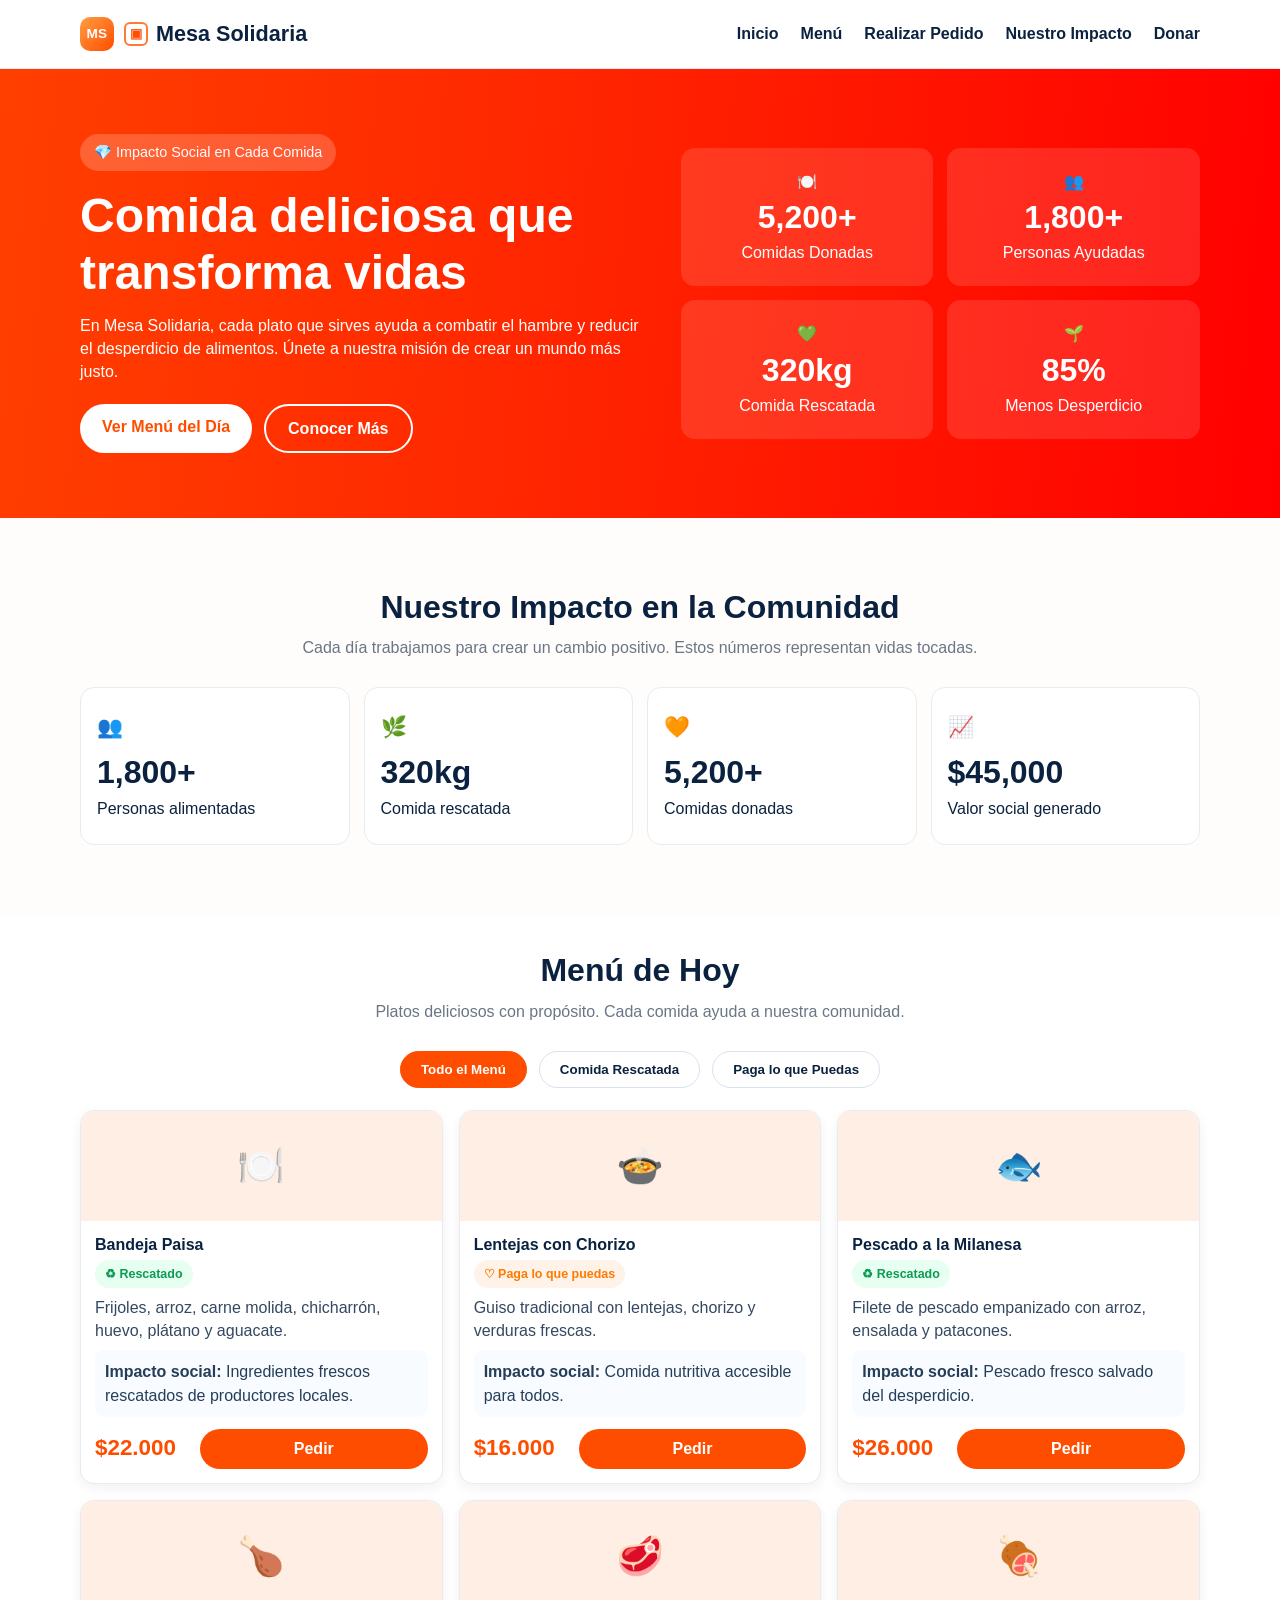
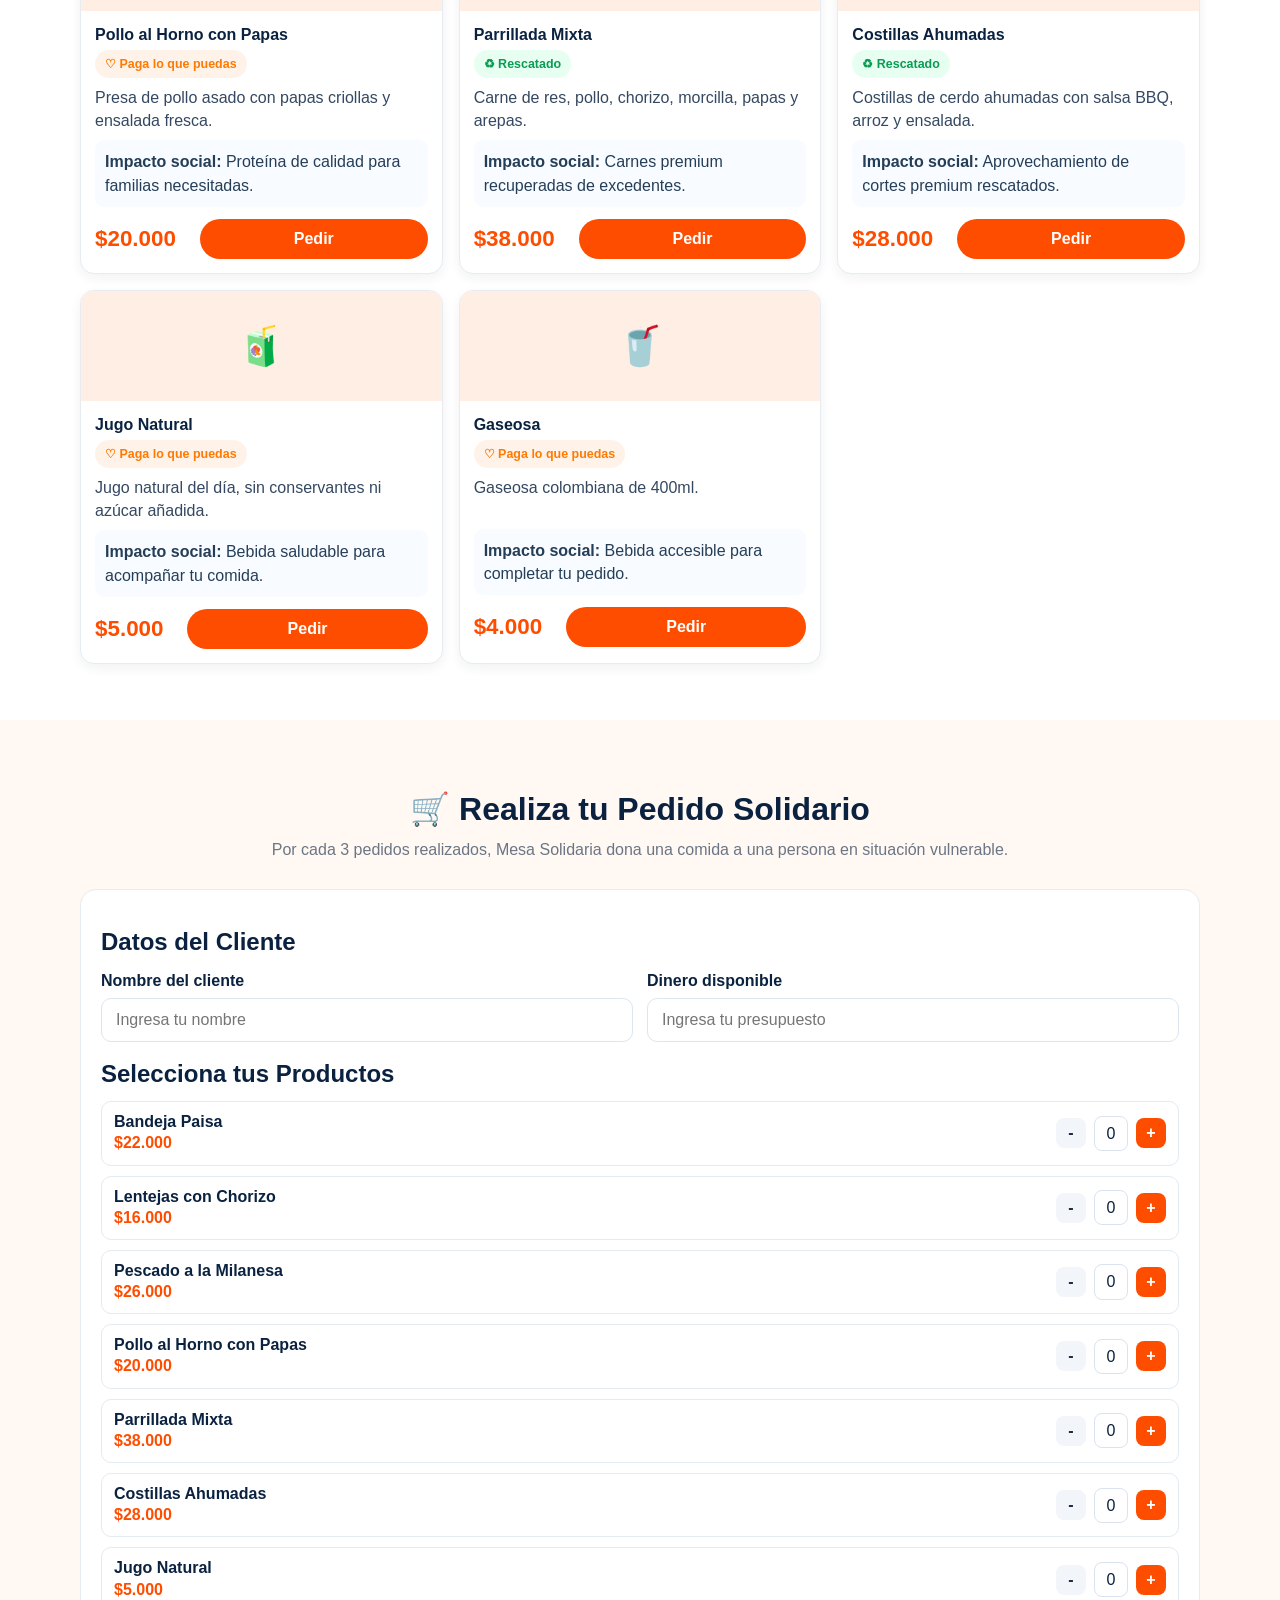
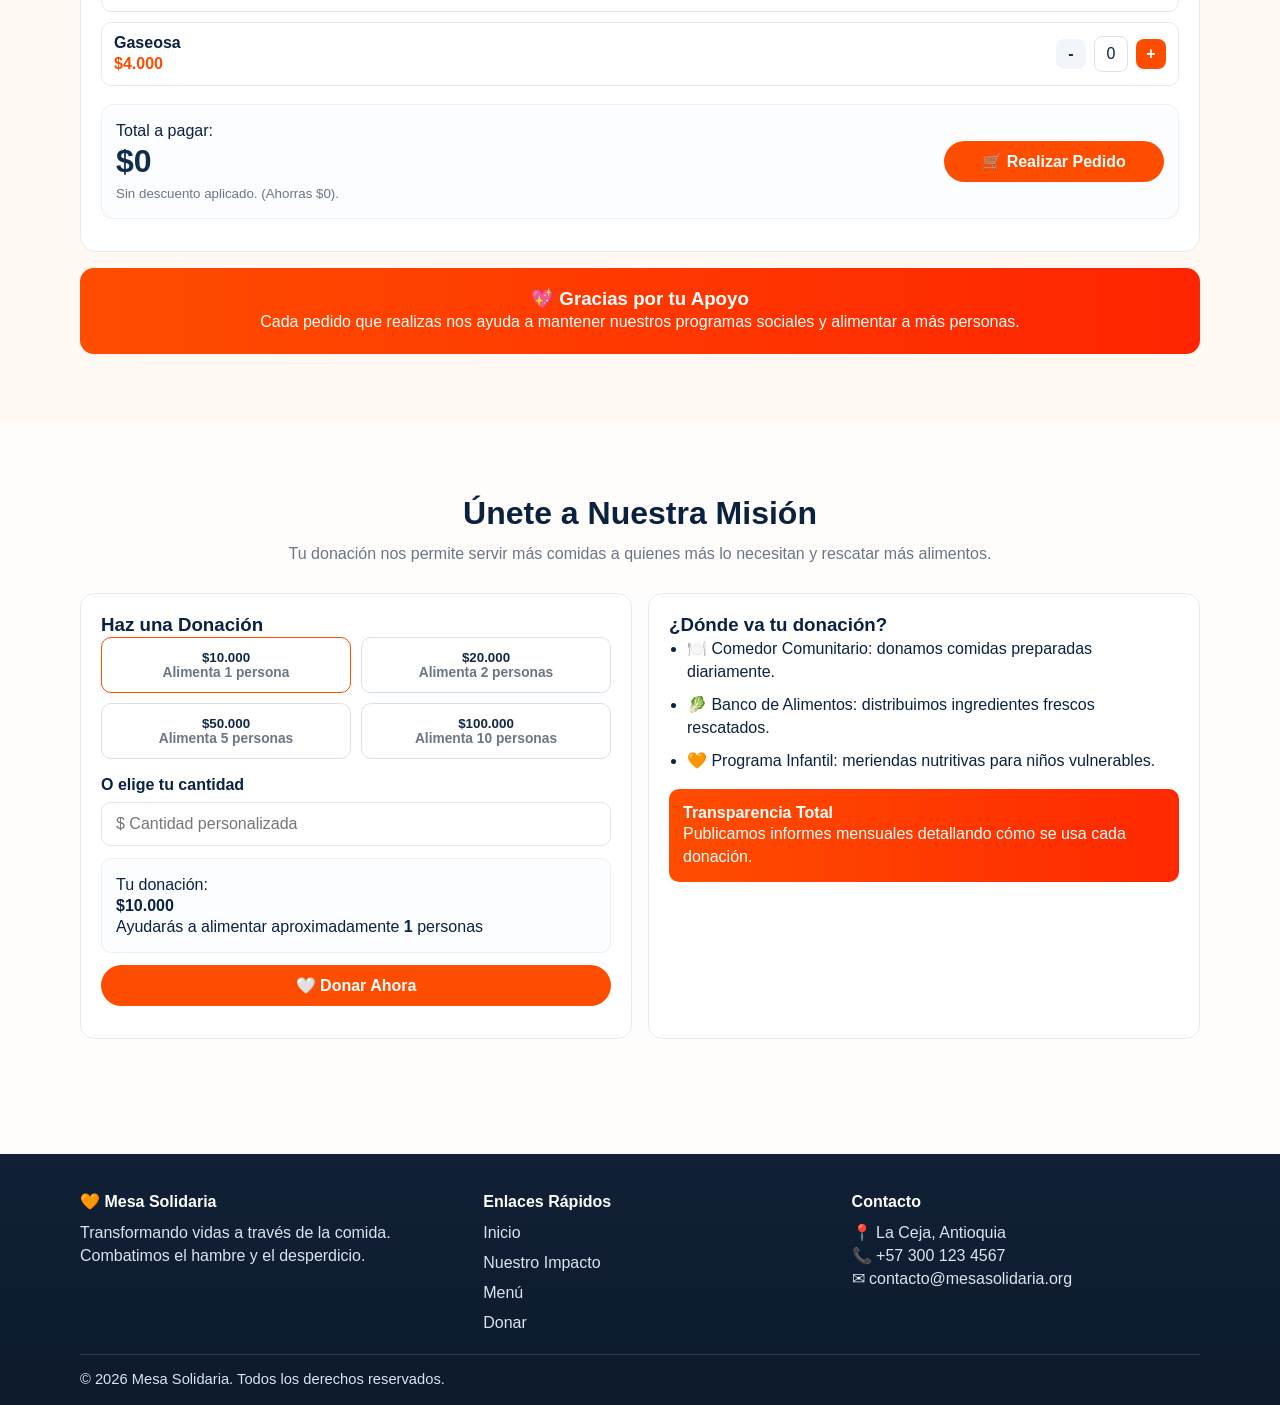
==== commit 6cc57e4c: "Nuevo" ====
--- a/index.html
+++ b/index.html
@@ -45,8 +45,8 @@
 
         <div class="hero-stats">
           <article class="stat-card">🍽️<h3 id="heroComidas">5,200+</h3><p>Comidas Donadas</p></article>
-          <article class="stat-card">👥<h3 id="heroPersonas">1,800+</h3><p>Personas Ayudadas</p></article>kkkkk
-          <article class="stat-card">💚<h3 id="heroRescate">320kg</h3><p>Comida Rescatada</p></article>,,,,,
+          <article class="stat-card">👥<h3 id="heroPersonas">1,800+</h3><p>Personas Ayudadas</p></article>
+          <article class="stat-card">💚<h3 id="heroRescate">320kg</h3><p>Comida Rescatada</p></article>
           <article class="stat-card">🌱<h3 id="heroDesperdicio">85%</h3><p>Menos Desperdicio</p></article>
         </div>
       </div>
